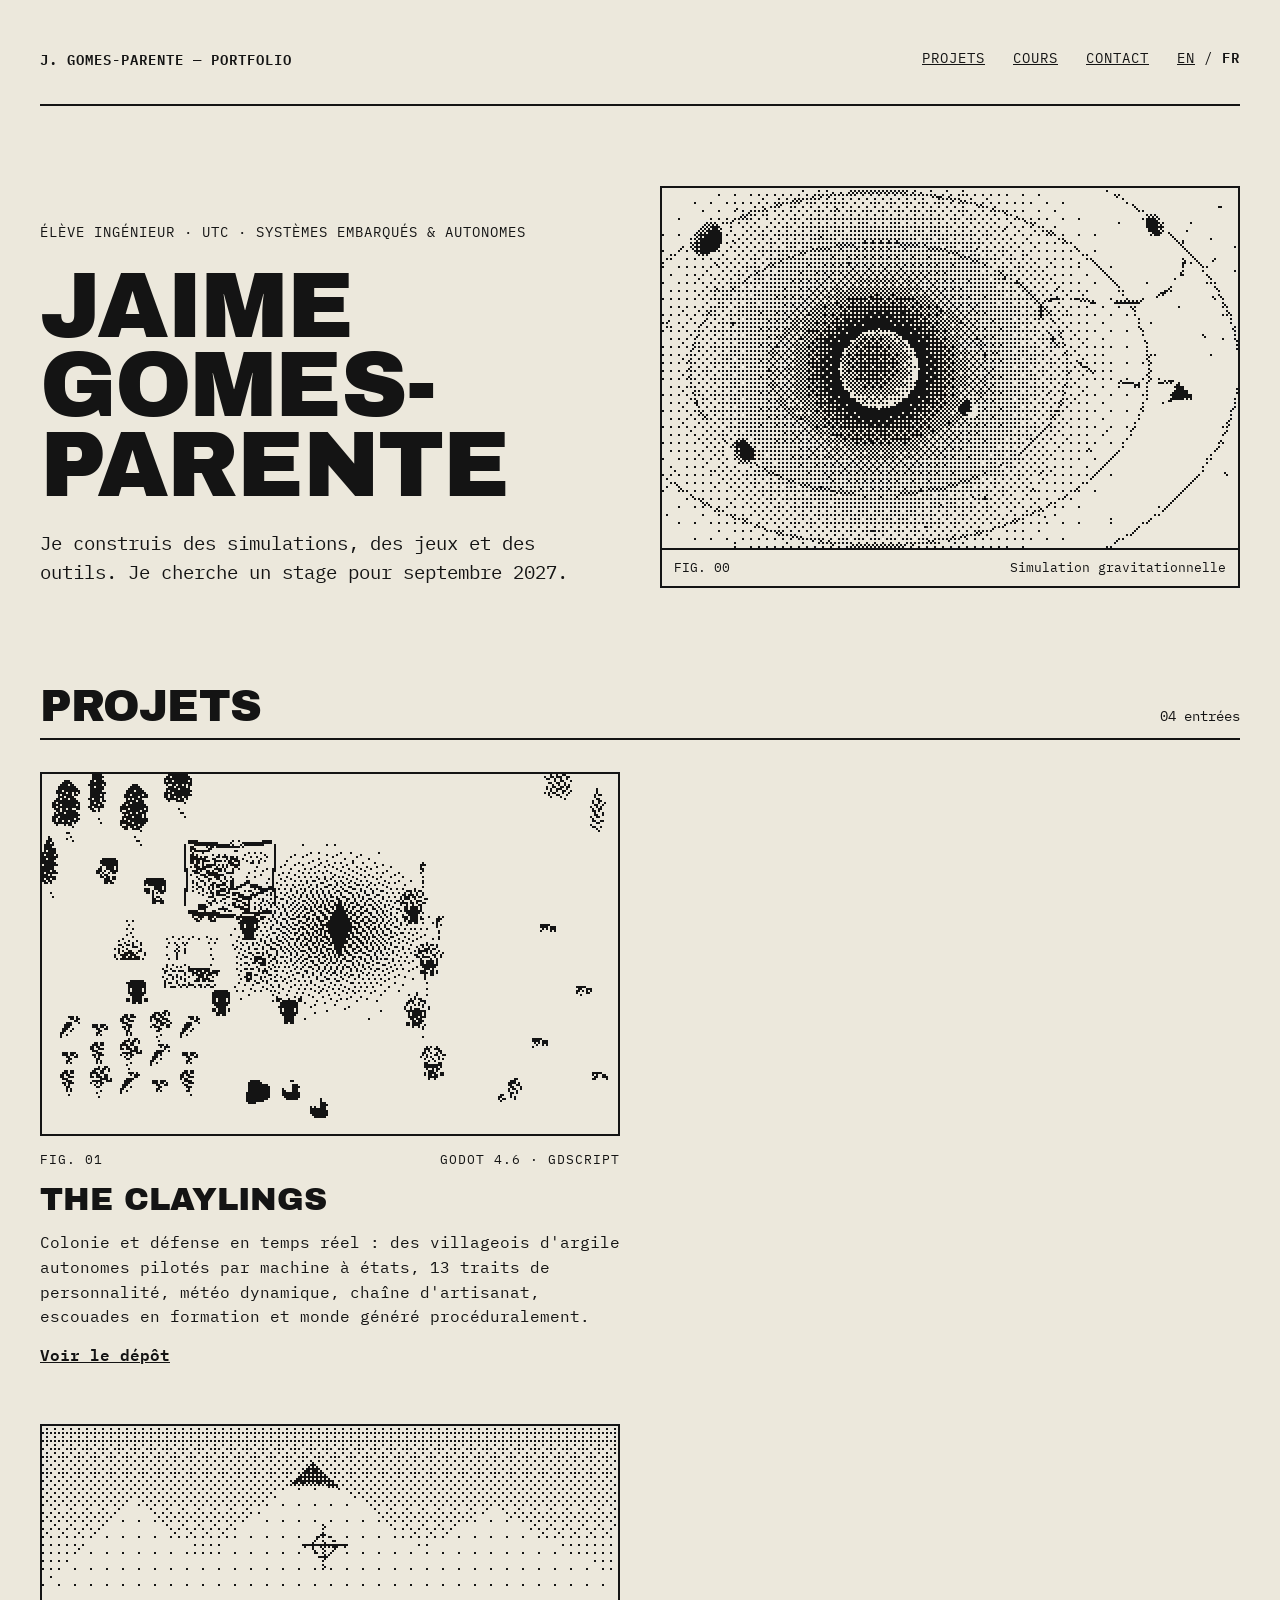
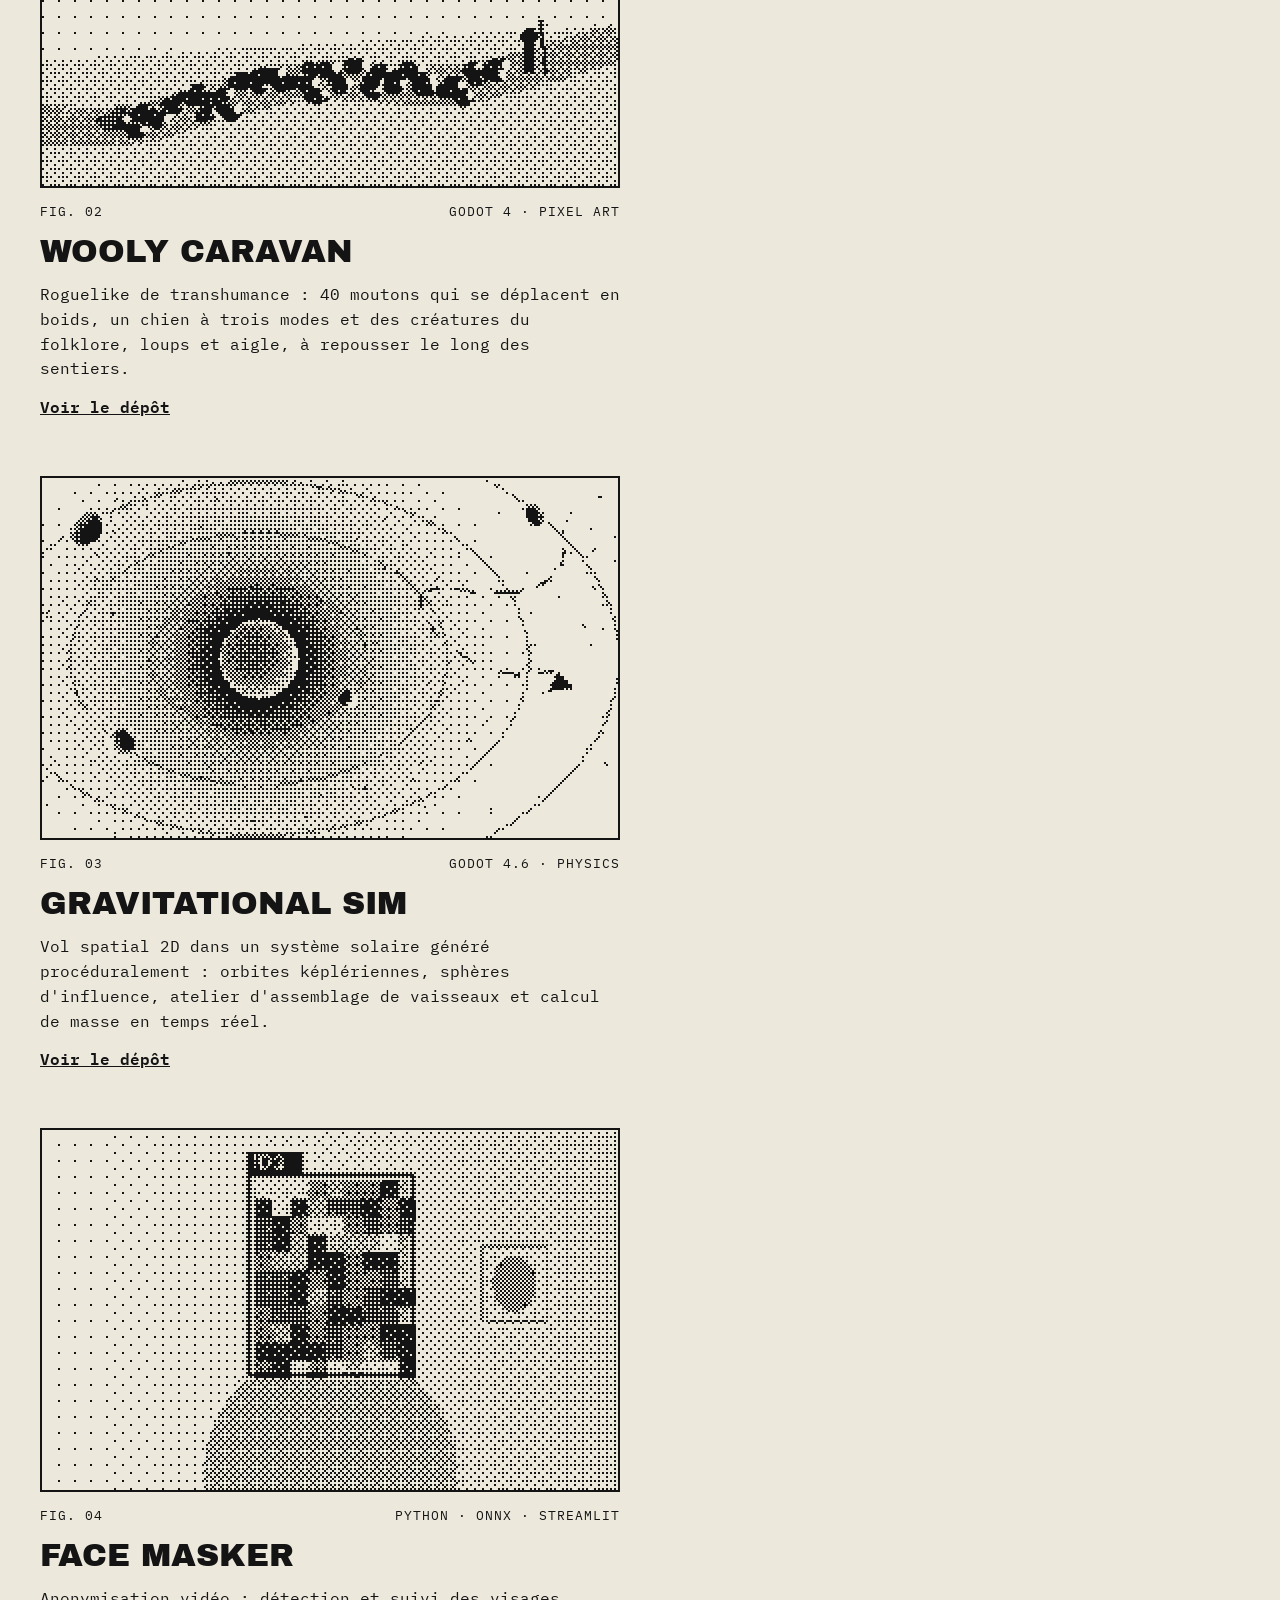
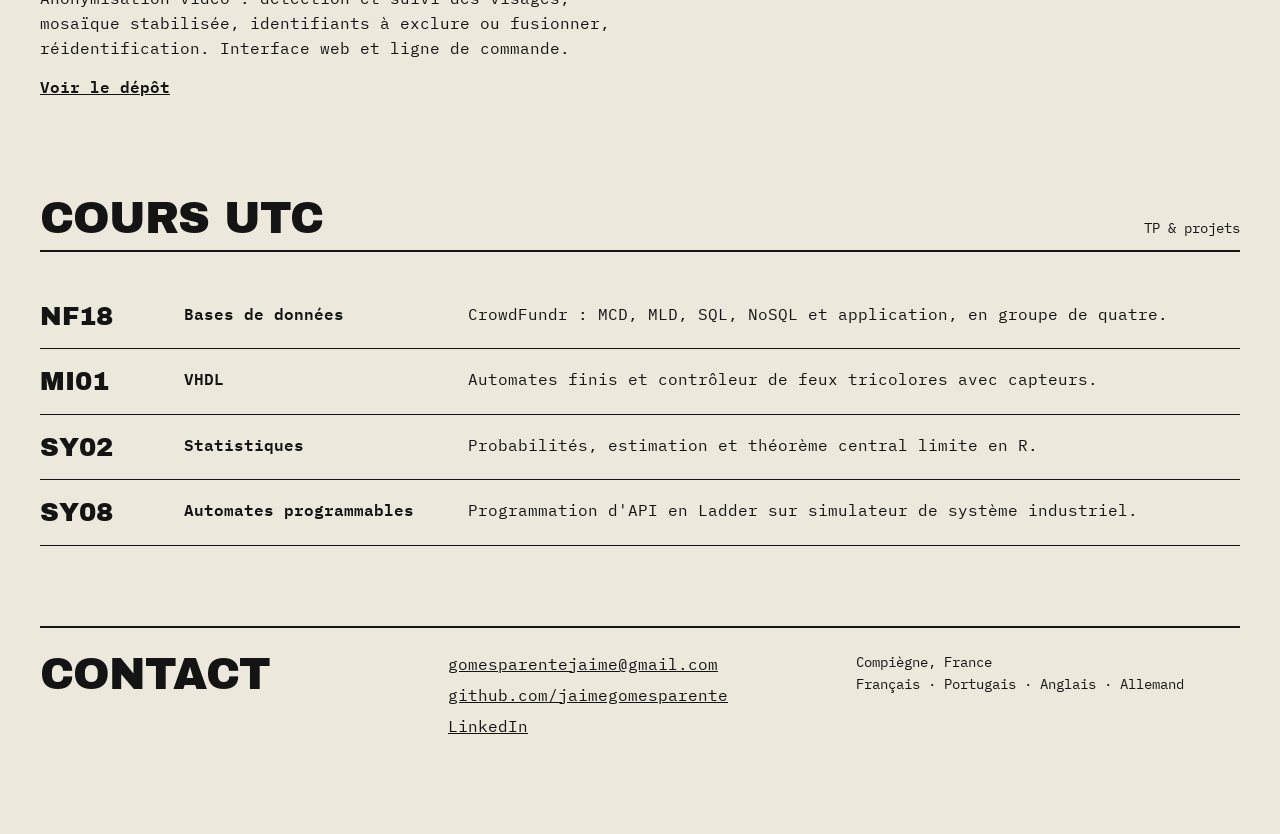
==== fr/index.html @ 425f5bf5 "Version anglaise par défaut, version française dans fr/, image des Claylings à partir des sprites du" ====
<!doctype html>
<html lang="fr">
<head>
<meta charset="utf-8">
<meta name="viewport" content="width=device-width, initial-scale=1">
<title>Jaime Gomes-Parente — Portfolio</title>
<meta name="description" content="Élève ingénieur en informatique à l&#x27;UTC, spécialisé en systèmes embarqués et autonomes. Simulations, jeux et outils.">
<meta property="og:title" content="Jaime Gomes-Parente — Portfolio">
<meta property="og:description" content="Simulations, jeux et outils. Élève ingénieur à l&#x27;UTC, en recherche de stage pour septembre 2027.">
<meta property="og:type" content="website">
<meta property="og:url" content="https://jaimegomesparente.github.io/fr/">
<meta property="og:locale" content="fr_FR">
<link rel="canonical" href="https://jaimegomesparente.github.io/fr/">
<link rel="alternate" hreflang="en" href="https://jaimegomesparente.github.io/">
<link rel="alternate" hreflang="fr" href="https://jaimegomesparente.github.io/fr/">
<link rel="alternate" hreflang="x-default" href="https://jaimegomesparente.github.io/">
<meta name="color-scheme" content="light dark">
<link rel="icon" href="../favicon.svg" type="image/svg+xml">
<link rel="preload" href="../fonts/archivo-black.woff2" as="font" type="font/woff2" crossorigin>
<link rel="stylesheet" href="../style.css">
</head>
<body>
<a class="skip" href="#projects">Aller aux projets</a>

<div class="page">

<header class="top">
  <span class="brand">J. Gomes-Parente — Portfolio</span>
  <nav aria-label="Sections">
    <a href="#projects">Projets</a>
    <a href="#courses">Cours</a>
    <a href="#contact">Contact</a>
    <span class="lang"><a href="../" hreflang="en" lang="en" aria-label="English version">EN</a> / <span aria-current="true">FR</span></span>
  </nav>
</header>

<main>

<section class="hero">
  <div class="hero-text">
    <p class="kicker">Élève ingénieur · UTC · Systèmes embarqués &amp; autonomes</p>
    <h1>Jaime<br>Gomes-<br>Parente</h1>
    <p class="lede">Je construis des simulations, des jeux et des outils. Je cherche un stage pour septembre 2027.</p>
  </div>
  <figure class="plate">
    <img class="px" src="../img/gravity.png" width="288" height="180" alt="Système solaire tramé : une étoile, quatre planètes en orbite et la trajectoire d&#x27;un vaisseau">
    <figcaption><span>FIG. 00</span><span>Simulation gravitationnelle</span></figcaption>
  </figure>
</section>

<section id="projects" aria-labelledby="projects-title">
  <div class="section-head">
    <h2 id="projects-title">Projets</h2>
    <span>04 entrées</span>
  </div>
  <div class="cards">

    <article class="card">
      <a href="https://github.com/jaimegomesparente/the-claylings">
        <span class="plate"><img class="px" src="../img/claylings.png" width="288" height="180" loading="lazy" alt="Villageois d&#x27;argile au travail autour de leur cristal : réserve, forge, cultures, et lanciers face aux araignées"></span>
        <span class="meta"><span>FIG. 01</span><span>Godot 4.6 · GDScript</span></span>
        <h3>The Claylings</h3>
        <p>Colonie et défense en temps réel : des villageois d&#x27;argile autonomes pilotés par machine à états, 13 traits de personnalité, météo dynamique, chaîne d&#x27;artisanat, escouades en formation et monde généré procéduralement.</p>
        <span class="more">Voir le dépôt</span>
      </a>
    </article>

    <article class="card">
      <a href="https://github.com/jaimegomesparente/wooly-caravan">
        <span class="plate"><img class="px" src="../img/wooly.png" width="288" height="180" loading="lazy" alt="Troupeau de moutons sur un chemin de montagne, un berger et le viseur d&#x27;un aigle"></span>
        <span class="meta"><span>FIG. 02</span><span>Godot 4 · pixel art</span></span>
        <h3>Wooly Caravan</h3>
        <p>Roguelike de transhumance : 40 moutons qui se déplacent en boids, un chien à trois modes et des créatures du folklore, loups et aigle, à repousser le long des sentiers.</p>
        <span class="more">Voir le dépôt</span>
      </a>
    </article>

    <article class="card">
      <a href="https://github.com/jaimegomesparente/procedurally-generated-gravitational-simulation">
        <span class="plate"><img class="px" src="../img/gravity.png" width="288" height="180" loading="lazy" alt="Étoile, planètes en orbite et trajectoire d&#x27;un vaisseau"></span>
        <span class="meta"><span>FIG. 03</span><span>Godot 4.6 · physics</span></span>
        <h3>Gravitational Sim</h3>
        <p>Vol spatial 2D dans un système solaire généré procéduralement : orbites képlériennes, sphères d&#x27;influence, atelier d&#x27;assemblage de vaisseaux et calcul de masse en temps réel.</p>
        <span class="more">Voir le dépôt</span>
      </a>
    </article>

    <article class="card">
      <a href="https://github.com/jaimegomesparente/face-mask">
        <span class="plate"><img class="px" src="../img/facemask.png" width="288" height="180" loading="lazy" alt="Silhouette dont le visage est pixelisé dans un cadre de suivi"></span>
        <span class="meta"><span>FIG. 04</span><span>Python · ONNX · Streamlit</span></span>
        <h3>Face Masker</h3>
        <p>Anonymisation vidéo : détection et suivi des visages, mosaïque stabilisée, identifiants à exclure ou fusionner, réidentification. Interface web et ligne de commande.</p>
        <span class="more">Voir le dépôt</span>
      </a>
    </article>
  </div>
</section>

<section id="courses" aria-labelledby="courses-title">
  <div class="section-head">
    <h2 id="courses-title">Cours UTC</h2>
    <span>TP &amp; projets</span>
  </div>
  <ul class="courses">
    <li><a href="https://github.com/jaimegomesparente/nf18"><span class="code">NF18</span><span class="ctitle">Bases de données</span><span>CrowdFundr : MCD, MLD, SQL, NoSQL et application, en groupe de quatre.</span></a></li>
    <li><a href="https://github.com/jaimegomesparente/mi01"><span class="code">MI01</span><span class="ctitle">VHDL</span><span>Automates finis et contrôleur de feux tricolores avec capteurs.</span></a></li>
    <li><a href="https://github.com/jaimegomesparente/sy02"><span class="code">SY02</span><span class="ctitle">Statistiques</span><span>Probabilités, estimation et théorème central limite en R.</span></a></li>
    <li><a href="https://github.com/jaimegomesparente/sy08"><span class="code">SY08</span><span class="ctitle">Automates programmables</span><span>Programmation d&#x27;API en Ladder sur simulateur de système industriel.</span></a></li>
  </ul>
</section>

</main>

<footer id="contact" class="contact">
  <h2>Contact</h2>
  <div class="links">
    <a href="mailto:gomesparentejaime@gmail.com">gomesparentejaime@gmail.com</a>
    <a href="https://github.com/jaimegomesparente">github.com/jaimegomesparente</a>
    <a href="https://www.linkedin.com/in/jaime-gomes-parente-1195a4270">LinkedIn</a>
  </div>
  <p>Compiègne, France<br>Français · Portugais · Anglais · Allemand</p>
</footer>

</div>
</body>
</html>
---- style.css ----
@font-face {
  font-family: "Archivo Black";
  src: url("fonts/archivo-black.woff2") format("woff2");
  font-weight: 400;
  font-display: swap;
}
@font-face {
  font-family: "IBM Plex Mono";
  src: url("fonts/ibm-plex-mono-400.woff2") format("woff2");
  font-weight: 400;
  font-display: swap;
}
@font-face {
  font-family: "IBM Plex Mono";
  src: url("fonts/ibm-plex-mono-600.woff2") format("woff2");
  font-weight: 600;
  font-display: swap;
}

:root {
  --paper: #ece8dc;   /* same colours as tools/dither.py */
  --ink: #141414;
  --accent: #b8360f;
  --img-filter: none;
  --display: "Archivo Black", "Arial Black", sans-serif;
  --mono: "IBM Plex Mono", ui-monospace, monospace;
}

/* Dark mode: the exact inverse of the light palette, so the dithered images can simply be inverted. */
@media (prefers-color-scheme: dark) {
  :root {
    --paper: #131723;
    --ink: #ebebeb;
    --accent: #ff9a6b;
    --img-filter: invert(1);
  }
}

* { box-sizing: border-box; }

html { scroll-behavior: smooth; }
@media (prefers-reduced-motion: reduce) { html { scroll-behavior: auto; } }

body {
  margin: 0;
  background: var(--paper);
  color: var(--ink);
  font: 16px/1.55 var(--mono);
}

a { color: var(--ink); }
a:hover { color: var(--accent); }
a:focus-visible { outline: 2px solid var(--accent); outline-offset: 3px; }

.skip {
  position: absolute;
  left: 8px;
  top: -100px;
  padding: 8px 12px;
  background: var(--ink);
  color: var(--paper);
}
.skip:focus { top: 8px; }

.page {
  max-width: 1296px;
  margin: 0 auto;
  padding: 28px 40px 96px;
  display: flex;
  flex-direction: column;
  gap: 80px;
}

/* ---------- Header ---------- */

.top {
  display: flex;
  flex-wrap: wrap;
  justify-content: space-between;
  align-items: center;
  gap: 16px;
  border-bottom: 2px solid var(--ink);
  padding-bottom: 14px;
  font-size: 14px;
  text-transform: uppercase;
  letter-spacing: 1px;
}
.brand { font-weight: 600; }
.top nav { display: flex; flex-wrap: wrap; align-items: center; gap: 28px; }
.top nav a { display: inline-block; padding: 10px 0; }

main { display: flex; flex-direction: column; gap: 96px; }

/* ---------- Dithered images ----------
   Images are 288×180 and are shown at exactly 2× (576×360), or 1× on narrow
   screens. A non-integer scale would blur the dither or make moiré. */

.px {
  display: block;
  width: 576px;
  height: auto;
  image-rendering: pixelated;
  filter: var(--img-filter);
}
.plate { display: block; border: 2px solid var(--ink); width: max-content; }

/* ---------- Hero ---------- */

.hero {
  display: flex;
  flex-wrap: wrap;
  justify-content: space-between;
  align-items: flex-end;
  gap: 40px;
}
.hero-text { flex: 1 1 420px; min-width: 0; display: flex; flex-direction: column; gap: 24px; }
.kicker { margin: 0; font-size: 14px; text-transform: uppercase; letter-spacing: 1px; }
h1 {
  margin: 0;
  font: 400 clamp(52px, 7.2vw, 112px)/0.86 var(--display);
  letter-spacing: -0.02em;
  text-transform: uppercase;
}
.lede { margin: 0; font-size: 19px; max-width: 34em; }
.hero figure { margin: 0; }
.hero figcaption {
  display: flex;
  justify-content: space-between;
  gap: 12px;
  border-top: 2px solid var(--ink);
  padding: 8px 12px;
  font-size: 13px;
}

/* ---------- Sections ---------- */

.section-head {
  display: flex;
  justify-content: space-between;
  align-items: baseline;
  gap: 16px;
  border-bottom: 2px solid var(--ink);
  padding-bottom: 10px;
  margin-bottom: 32px;
  font-size: 14px;
}
h2 {
  margin: 0;
  font: 400 44px/1 var(--display);
  letter-spacing: -0.02em;
  text-transform: uppercase;
}

/* ---------- Project cards ---------- */

.cards {
  display: grid;
  grid-template-columns: repeat(auto-fill, minmax(580px, 1fr));
  gap: 56px 48px;
}
.card a {
  display: flex;
  flex-direction: column;
  gap: 14px;
  text-decoration: none;
  max-width: 580px;
}
.card .meta {
  display: flex;
  justify-content: space-between;
  gap: 12px;
  font-size: 13px;
  text-transform: uppercase;
  letter-spacing: 1px;
}
.card h3 { margin: 0; font: 400 32px/1 var(--display); text-transform: uppercase; }
.card p { margin: 0; }
.card .more { font-weight: 600; text-decoration: underline; }
.card a:hover .px { filter: var(--img-filter) contrast(1.4); }

/* ---------- Courses ---------- */

.courses { list-style: none; margin: 0; padding: 0; }
.courses a {
  display: grid;
  grid-template-columns: 120px minmax(0, 260px) minmax(0, 1fr);
  gap: 24px;
  padding: 18px 0;
  border-bottom: 1px solid var(--ink);
  text-decoration: none;
}
.courses .code { font: 400 26px/1.1 var(--display); }
.courses .ctitle { font-weight: 600; }

/* ---------- Contact ---------- */

.contact {
  display: grid;
  grid-template-columns: repeat(auto-fit, minmax(min(100%, 260px), 1fr));
  gap: 24px;
  border-top: 2px solid var(--ink);
  padding-top: 24px;
}
.contact .links { display: flex; flex-direction: column; gap: 6px; }
.contact p { margin: 0; font-size: 14px; }

/* ---------- Small screens ---------- */

@media (max-width: 680px) {
  .page { padding: 20px 20px 64px; gap: 56px; }
  main { gap: 64px; }
  .px { width: 288px; }
  .cards { grid-template-columns: 1fr; }
  .courses a { grid-template-columns: 1fr; gap: 4px; }
  h2 { font-size: 34px; }
}

/* ---------- Language switch ---------- */

.lang { display: inline-block; padding: 10px 0; }
.lang span[aria-current] { font-weight: 600; text-decoration: none; }
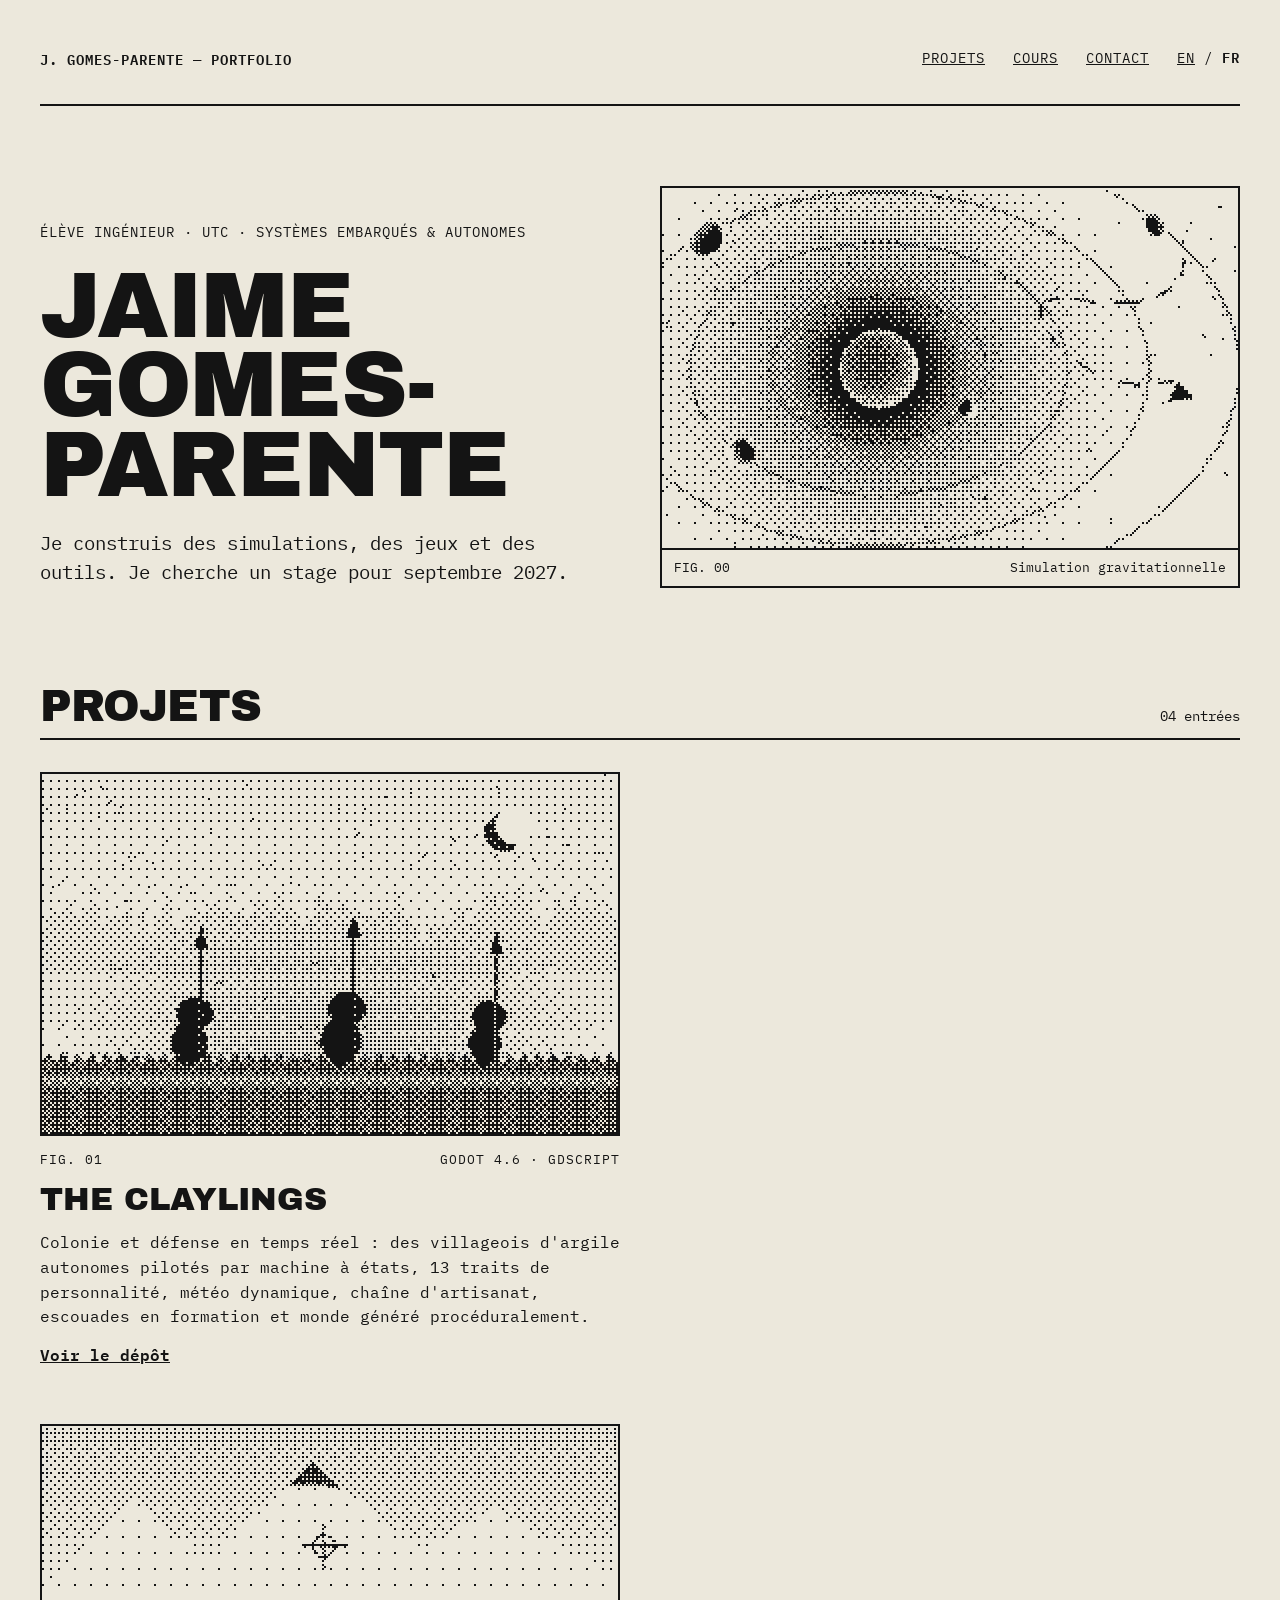
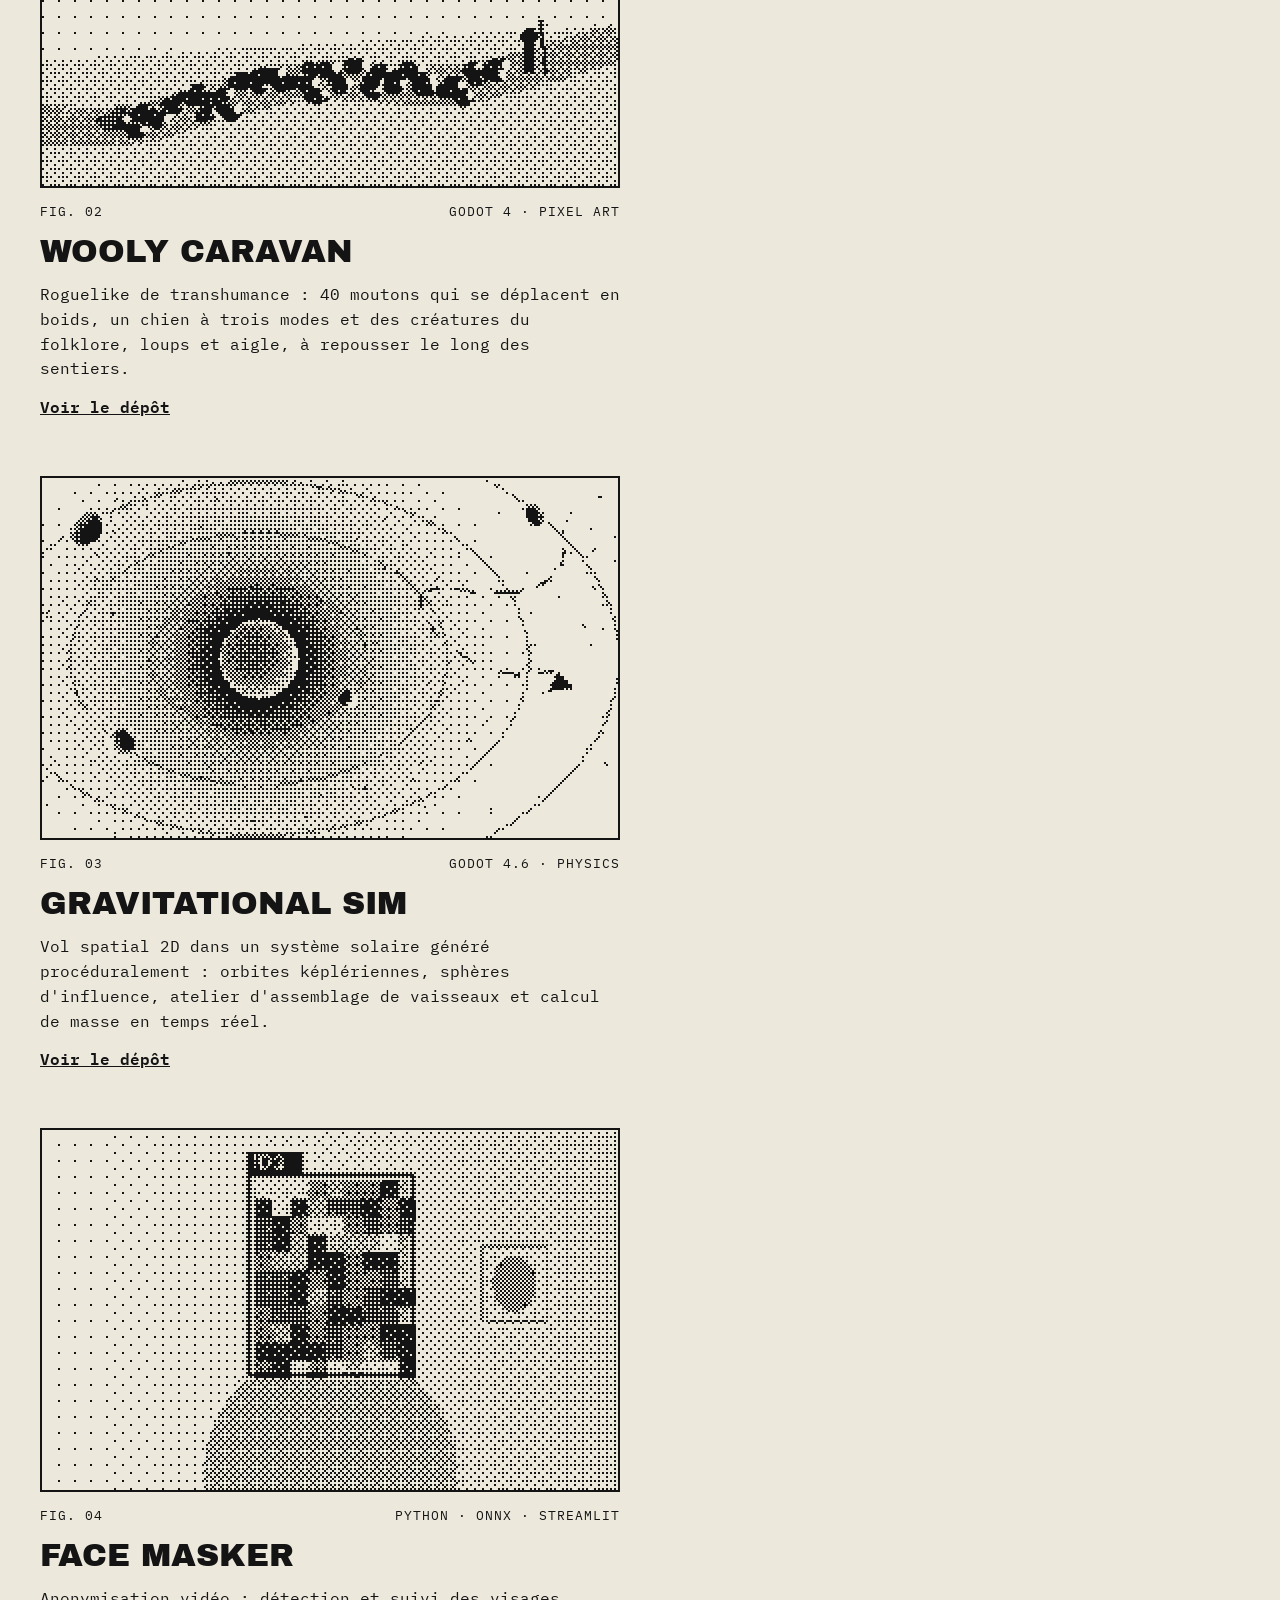
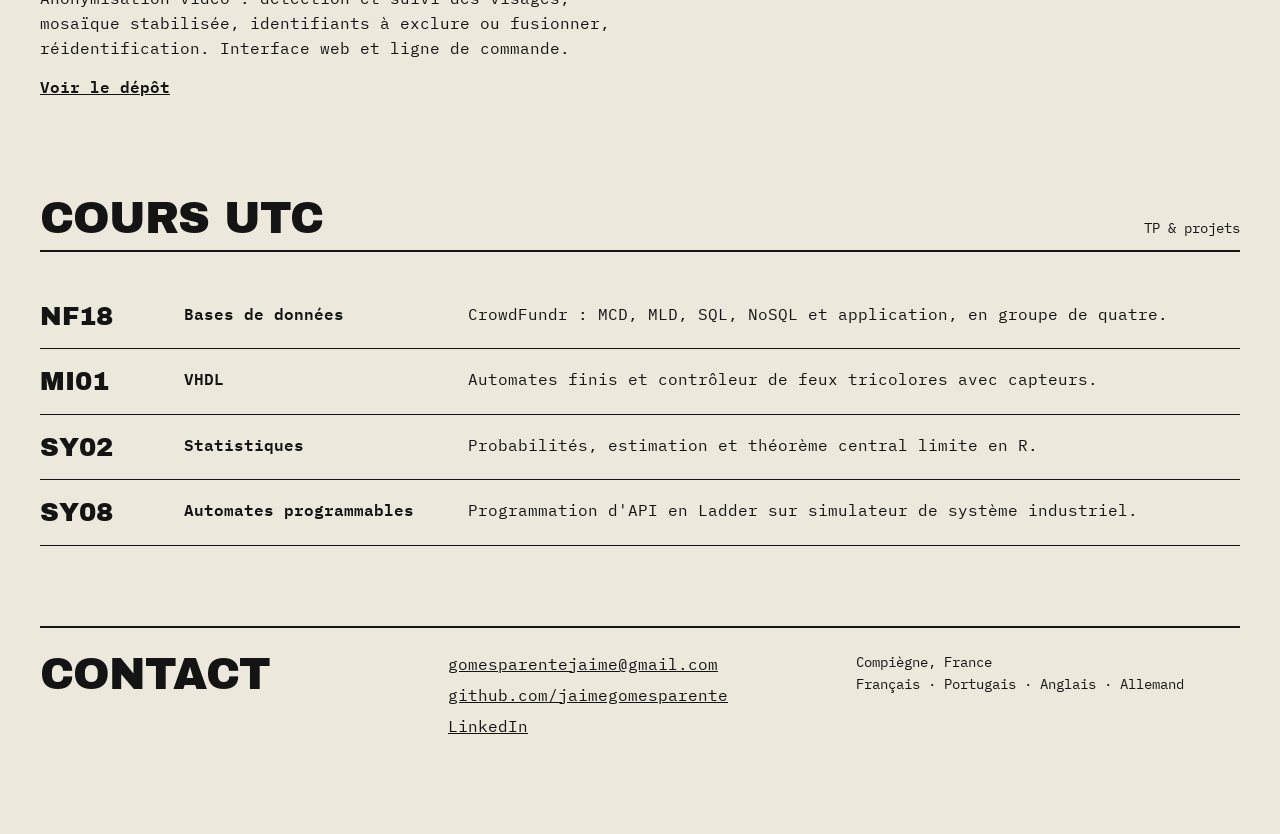
==== commit 16c4c8ea: "Nouvelle illustration des Claylings : la garde de nuit" ====
--- a/fr/index.html
+++ b/fr/index.html
@@ -43,7 +43,7 @@
     <p class="lede">Je construis des simulations, des jeux et des outils. Je cherche un stage pour septembre 2027.</p>
   </div>
   <figure class="plate">
-    <img class="px" src="../img/gravity.png" width="288" height="180" alt="Système solaire tramé : une étoile, quatre planètes en orbite et la trajectoire d&#x27;un vaisseau">
+    <img class="px" src="../img/gravity.png?v=99165f9d" width="288" height="180" alt="Système solaire tramé : une étoile, quatre planètes en orbite et la trajectoire d&#x27;un vaisseau">
     <figcaption><span>FIG. 00</span><span>Simulation gravitationnelle</span></figcaption>
   </figure>
 </section>
@@ -57,7 +57,7 @@
 
     <article class="card">
       <a href="https://github.com/jaimegomesparente/the-claylings">
-        <span class="plate"><img class="px" src="../img/claylings.png" width="288" height="180" loading="lazy" alt="Villageois d&#x27;argile au travail autour de leur cristal : réserve, forge, cultures, et lanciers face aux araignées"></span>
+        <span class="plate"><img class="px" src="../img/claylings.png?v=11b9d331" width="288" height="180" loading="lazy" alt="Trois lanciers d&#x27;argile vus de dos sur une palissade, la nuit, face à une forêt sombre où brillent des yeux d&#x27;araignées"></span>
         <span class="meta"><span>FIG. 01</span><span>Godot 4.6 · GDScript</span></span>
         <h3>The Claylings</h3>
         <p>Colonie et défense en temps réel : des villageois d&#x27;argile autonomes pilotés par machine à états, 13 traits de personnalité, météo dynamique, chaîne d&#x27;artisanat, escouades en formation et monde généré procéduralement.</p>
@@ -67,7 +67,7 @@
 
     <article class="card">
       <a href="https://github.com/jaimegomesparente/wooly-caravan">
-        <span class="plate"><img class="px" src="../img/wooly.png" width="288" height="180" loading="lazy" alt="Troupeau de moutons sur un chemin de montagne, un berger et le viseur d&#x27;un aigle"></span>
+        <span class="plate"><img class="px" src="../img/wooly.png?v=1cb336d2" width="288" height="180" loading="lazy" alt="Troupeau de moutons sur un chemin de montagne, un berger et le viseur d&#x27;un aigle"></span>
         <span class="meta"><span>FIG. 02</span><span>Godot 4 · pixel art</span></span>
         <h3>Wooly Caravan</h3>
         <p>Roguelike de transhumance : 40 moutons qui se déplacent en boids, un chien à trois modes et des créatures du folklore, loups et aigle, à repousser le long des sentiers.</p>
@@ -77,7 +77,7 @@
 
     <article class="card">
       <a href="https://github.com/jaimegomesparente/procedurally-generated-gravitational-simulation">
-        <span class="plate"><img class="px" src="../img/gravity.png" width="288" height="180" loading="lazy" alt="Étoile, planètes en orbite et trajectoire d&#x27;un vaisseau"></span>
+        <span class="plate"><img class="px" src="../img/gravity.png?v=99165f9d" width="288" height="180" loading="lazy" alt="Étoile, planètes en orbite et trajectoire d&#x27;un vaisseau"></span>
         <span class="meta"><span>FIG. 03</span><span>Godot 4.6 · physics</span></span>
         <h3>Gravitational Sim</h3>
         <p>Vol spatial 2D dans un système solaire généré procéduralement : orbites képlériennes, sphères d&#x27;influence, atelier d&#x27;assemblage de vaisseaux et calcul de masse en temps réel.</p>
@@ -87,7 +87,7 @@
 
     <article class="card">
       <a href="https://github.com/jaimegomesparente/face-mask">
-        <span class="plate"><img class="px" src="../img/facemask.png" width="288" height="180" loading="lazy" alt="Silhouette dont le visage est pixelisé dans un cadre de suivi"></span>
+        <span class="plate"><img class="px" src="../img/facemask.png?v=2e869e63" width="288" height="180" loading="lazy" alt="Silhouette dont le visage est pixelisé dans un cadre de suivi"></span>
         <span class="meta"><span>FIG. 04</span><span>Python · ONNX · Streamlit</span></span>
         <h3>Face Masker</h3>
         <p>Anonymisation vidéo : détection et suivi des visages, mosaïque stabilisée, identifiants à exclure ou fusionner, réidentification. Interface web et ligne de commande.</p>
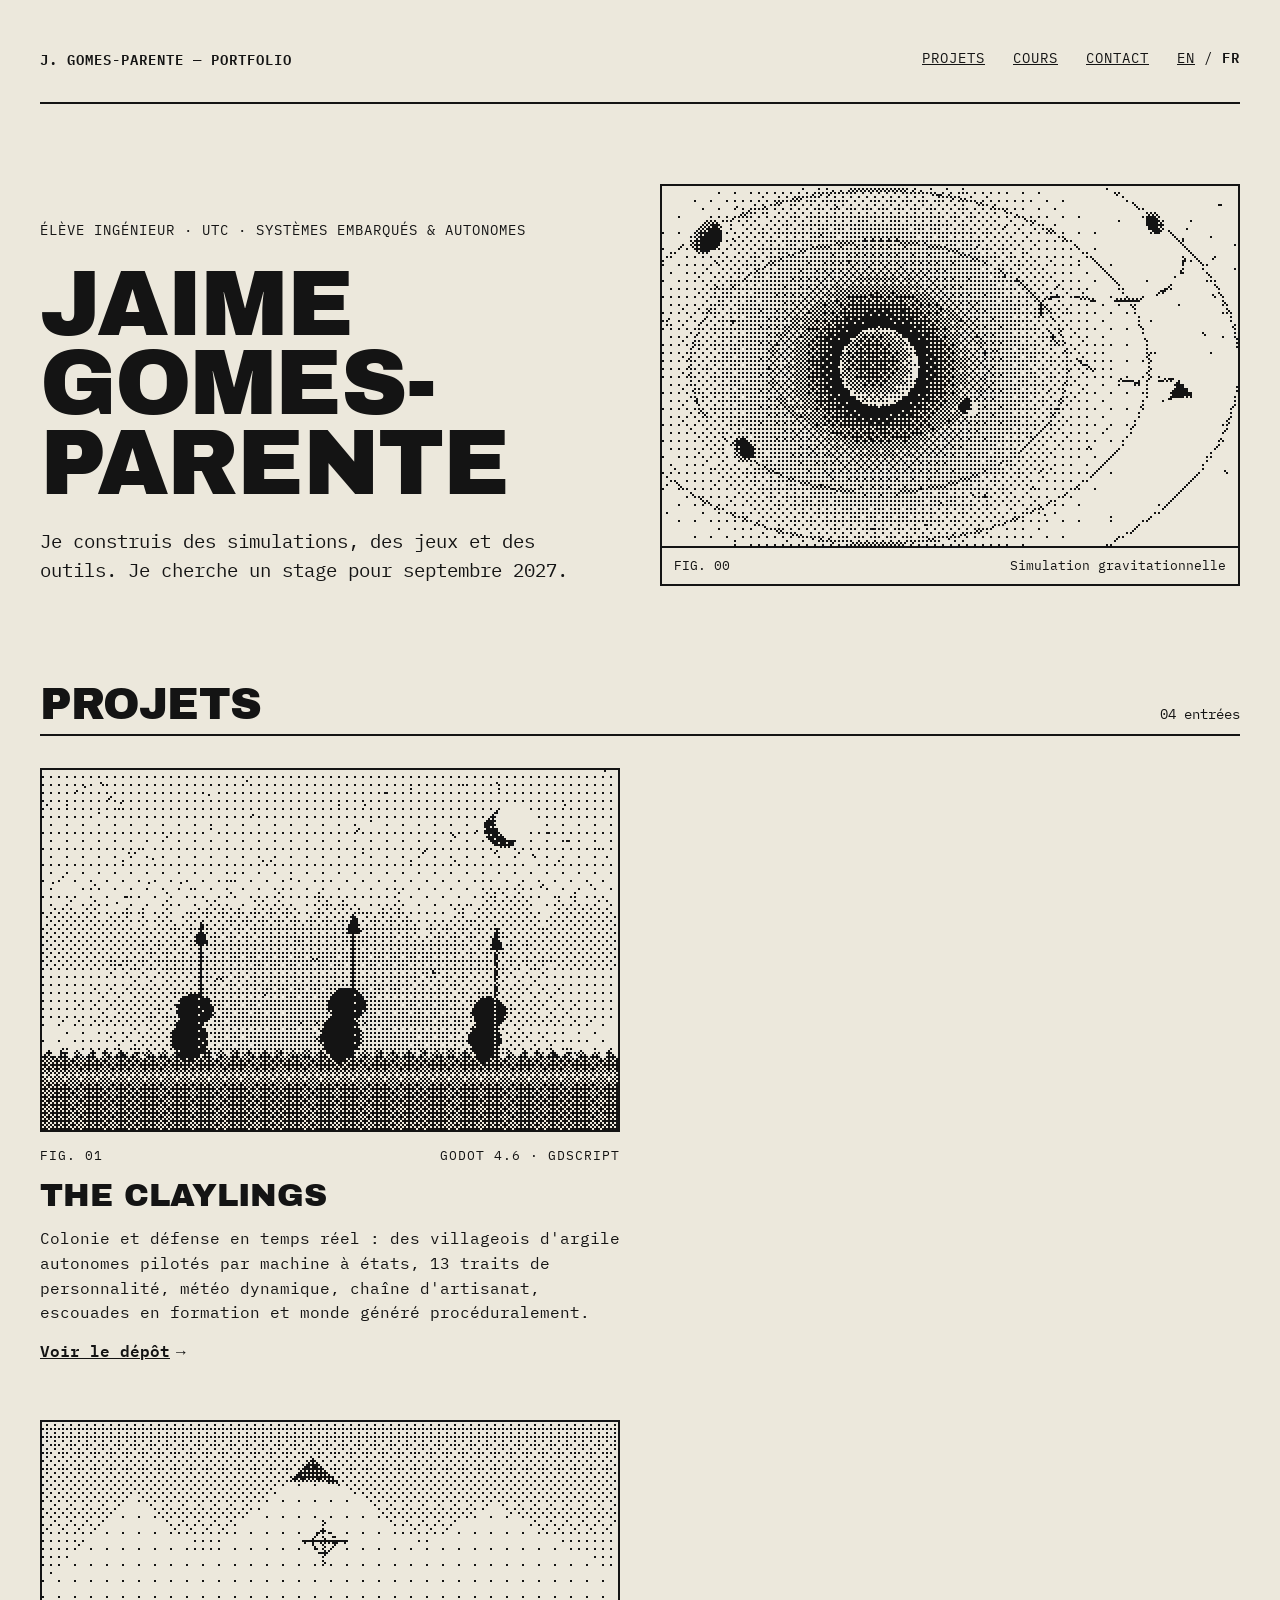
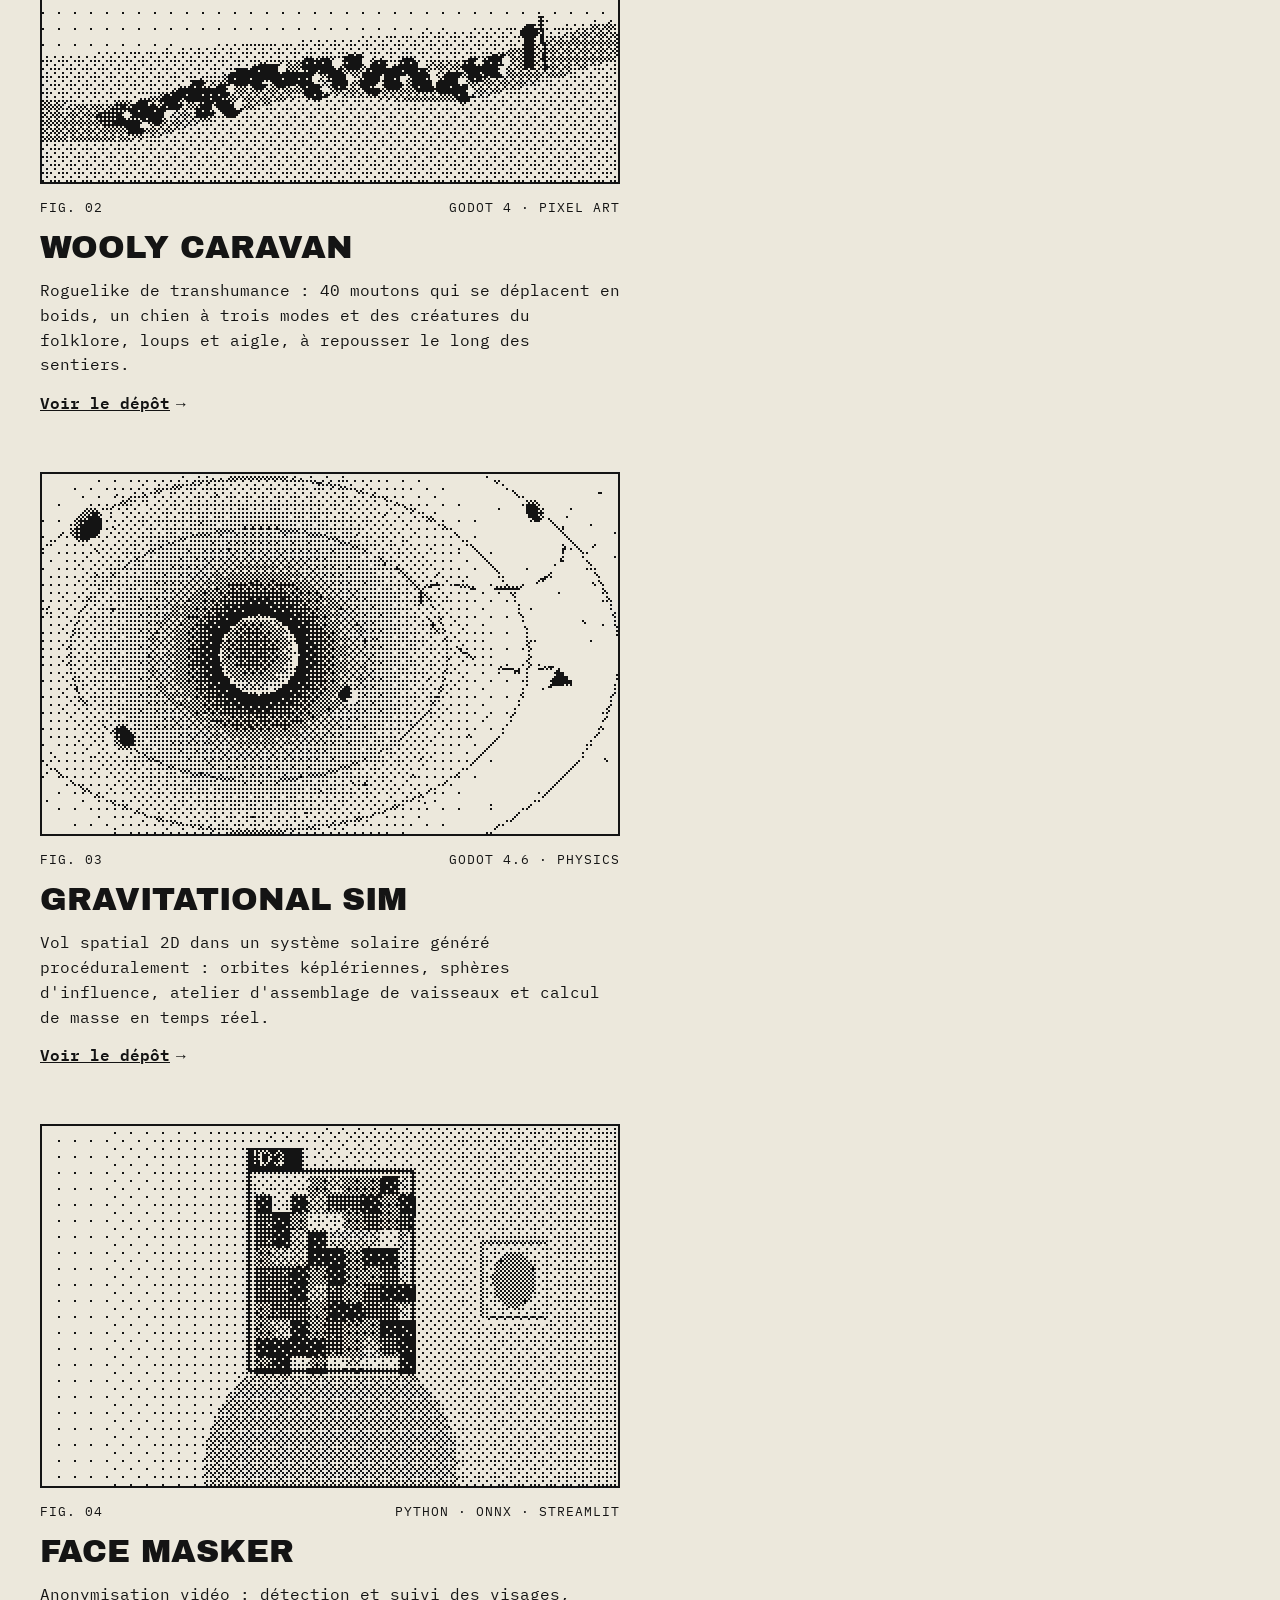
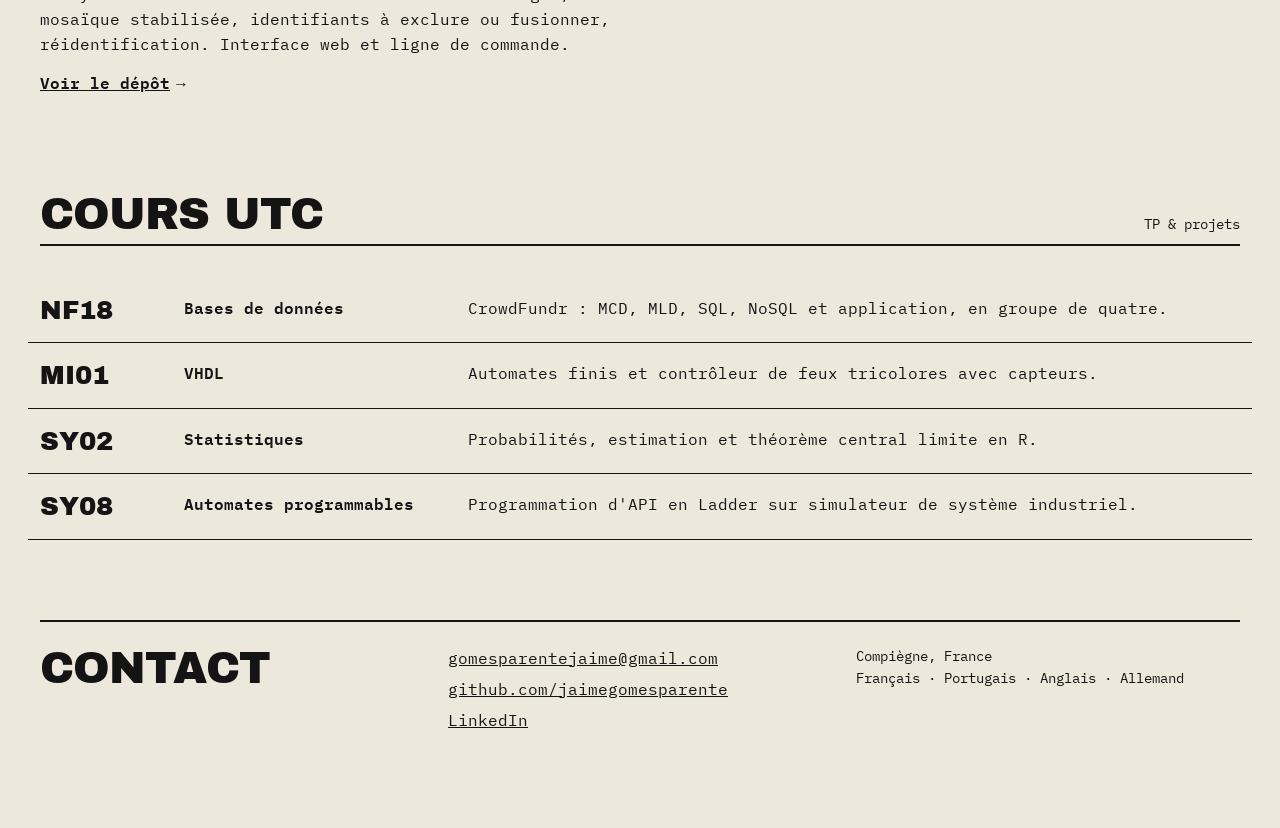
==== commit 0a0fbb04: "CSS versionné pour éviter le cache" ====
--- a/fr/index.html
+++ b/fr/index.html
@@ -17,7 +17,7 @@
 <meta name="color-scheme" content="light dark">
 <link rel="icon" href="../favicon.svg" type="image/svg+xml">
 <link rel="preload" href="../fonts/archivo-black.woff2" as="font" type="font/woff2" crossorigin>
-<link rel="stylesheet" href="../style.css">
+<link rel="stylesheet" href="../style.css?v=60300e59">
 </head>
 <body>
 <a class="skip" href="#projects">Aller aux projets</a>
--- a/style.css
+++ b/style.css
@@ -176,7 +176,8 @@
 .card h3 { margin: 0; font: 400 32px/1 var(--display); text-transform: uppercase; }
 .card p { margin: 0; }
 .card .more { font-weight: 600; text-decoration: underline; }
-.card a:hover .px { filter: var(--img-filter) contrast(1.4); }
+.card a:hover { color: var(--ink); }
+.card a:hover h3 { color: var(--accent); }
 
 /* ---------- Courses ---------- */
 
@@ -219,3 +220,103 @@
 
 .lang { display: inline-block; padding: 10px 0; }
 .lang span[aria-current] { font-weight: 600; text-decoration: none; }
+
+/* ---------- Motion ----------
+   "Trame": an element appears through a 4×4 Bayer dither whose threshold drops
+   frame by frame, the same dither as the images. The 16 masks are tiny inline PNGs
+   (regenerate: see tools/trame.py). Everything below is skipped when the visitor
+   asks for reduced motion. */
+
+@keyframes trame {
+  0.0% { -webkit-mask-image: url([data-uri]); mask-image: url([data-uri]); }
+  6.25% { -webkit-mask-image: url([data-uri]); mask-image: url([data-uri]); }
+  12.5% { -webkit-mask-image: url([data-uri]); mask-image: url([data-uri]); }
+  18.75% { -webkit-mask-image: url([data-uri]); mask-image: url([data-uri]); }
+  25.0% { -webkit-mask-image: url([data-uri]); mask-image: url([data-uri]); }
+  31.25% { -webkit-mask-image: url([data-uri]); mask-image: url([data-uri]); }
+  37.5% { -webkit-mask-image: url([data-uri]); mask-image: url([data-uri]); }
+  43.75% { -webkit-mask-image: url([data-uri]); mask-image: url([data-uri]); }
+  50.0% { -webkit-mask-image: url([data-uri]); mask-image: url([data-uri]); }
+  56.25% { -webkit-mask-image: url([data-uri]); mask-image: url([data-uri]); }
+  62.5% { -webkit-mask-image: url([data-uri]); mask-image: url([data-uri]); }
+  68.75% { -webkit-mask-image: url([data-uri]); mask-image: url([data-uri]); }
+  75.0% { -webkit-mask-image: url([data-uri]); mask-image: url([data-uri]); }
+  81.25% { -webkit-mask-image: url([data-uri]); mask-image: url([data-uri]); }
+  87.5% { -webkit-mask-image: url([data-uri]); mask-image: url([data-uri]); }
+  93.75% { -webkit-mask-image: url([data-uri]); mask-image: url([data-uri]); }
+  100% { -webkit-mask-image: none; mask-image: none; }
+}
+@keyframes rule { from { transform: scaleX(0); } to { transform: scaleX(1); } }
+
+.section-head, .top { border-bottom: 0; position: relative; }
+.section-head::after, .top::after {
+  content: "";
+  position: absolute;
+  left: 0; right: 0; bottom: 0;
+  height: 2px;
+  background: var(--ink);
+  transform-origin: left;
+}
+
+@media (prefers-reduced-motion: no-preference) {
+  .trame, h1, .lede, .kicker, .hero .plate {
+    -webkit-mask-size: 8px 8px; mask-size: 8px 8px;
+  }
+  /* on load: the header rule draws, then the hero comes through the dither */
+  .top::after { animation: rule 700ms cubic-bezier(.2, .7, .2, 1) both; }
+  .kicker { animation: trame 500ms linear both; }
+  h1 { animation: trame 700ms linear 120ms both; }
+  .lede { animation: trame 500ms linear 320ms both; }
+  .hero .plate { animation: trame 800ms linear 420ms both; }
+
+  /* on scroll: sections come through the dither as they enter the screen */
+  @supports (animation-timeline: view()) {
+    .section-head > *, .card, .courses li, .contact > * {
+      -webkit-mask-size: 8px 8px; mask-size: 8px 8px;
+      animation: trame linear both;
+      animation-timeline: view();
+      animation-range: entry 5% entry 90%;
+    }
+    .section-head::after {
+      animation: rule linear both;
+      animation-timeline: view();
+      animation-range: entry 0% cover 35%;
+    }
+  }
+
+  /* course rows: on hover the row turns to ink through the dither */
+  .courses a::before {
+    content: "";
+    position: absolute;
+    inset: 0;
+    z-index: -1;
+    background: var(--ink);
+    -webkit-mask-size: 8px 8px; mask-size: 8px 8px;
+    opacity: 0;
+  }
+  .courses a:hover::before, .courses a:focus-visible::before {
+    opacity: 1;
+    animation: trame 220ms linear both;
+  }
+  .courses a:hover, .courses a:focus-visible { color: var(--paper); transition: color 0s 110ms; }
+
+  /* project cards: a hard, offset dithered shadow, like a misregistered print */
+  .card .plate { position: relative; transition: transform 180ms cubic-bezier(.2, .7, .2, 1); }
+  .card .plate::after {
+    content: "";
+    position: absolute;
+    inset: -2px;
+    z-index: -1;
+    background: repeating-conic-gradient(var(--ink) 0 25%, transparent 0 50%) 0 0 / 4px 4px;
+    transition: transform 180ms cubic-bezier(.2, .7, .2, 1);
+  }
+  .card a:hover .plate, .card a:focus-visible .plate { transform: translate(-4px, -4px); }
+  .card a:hover .plate::after, .card a:focus-visible .plate::after { transform: translate(10px, 10px); }
+  .card .more::after { content: "→"; display: inline-block; margin-left: 6px; transition: transform 180ms ease; }
+  .card a:hover .more::after, .card a:focus-visible .more::after { transform: translateX(6px); }
+}
+
+/* course rows need a positioning context and some side room for the ink fill */
+.courses a { position: relative; isolation: isolate; padding-inline: 12px; margin-inline: -12px; }
+.plate { background: var(--paper); }
+.card a { isolation: isolate; }
